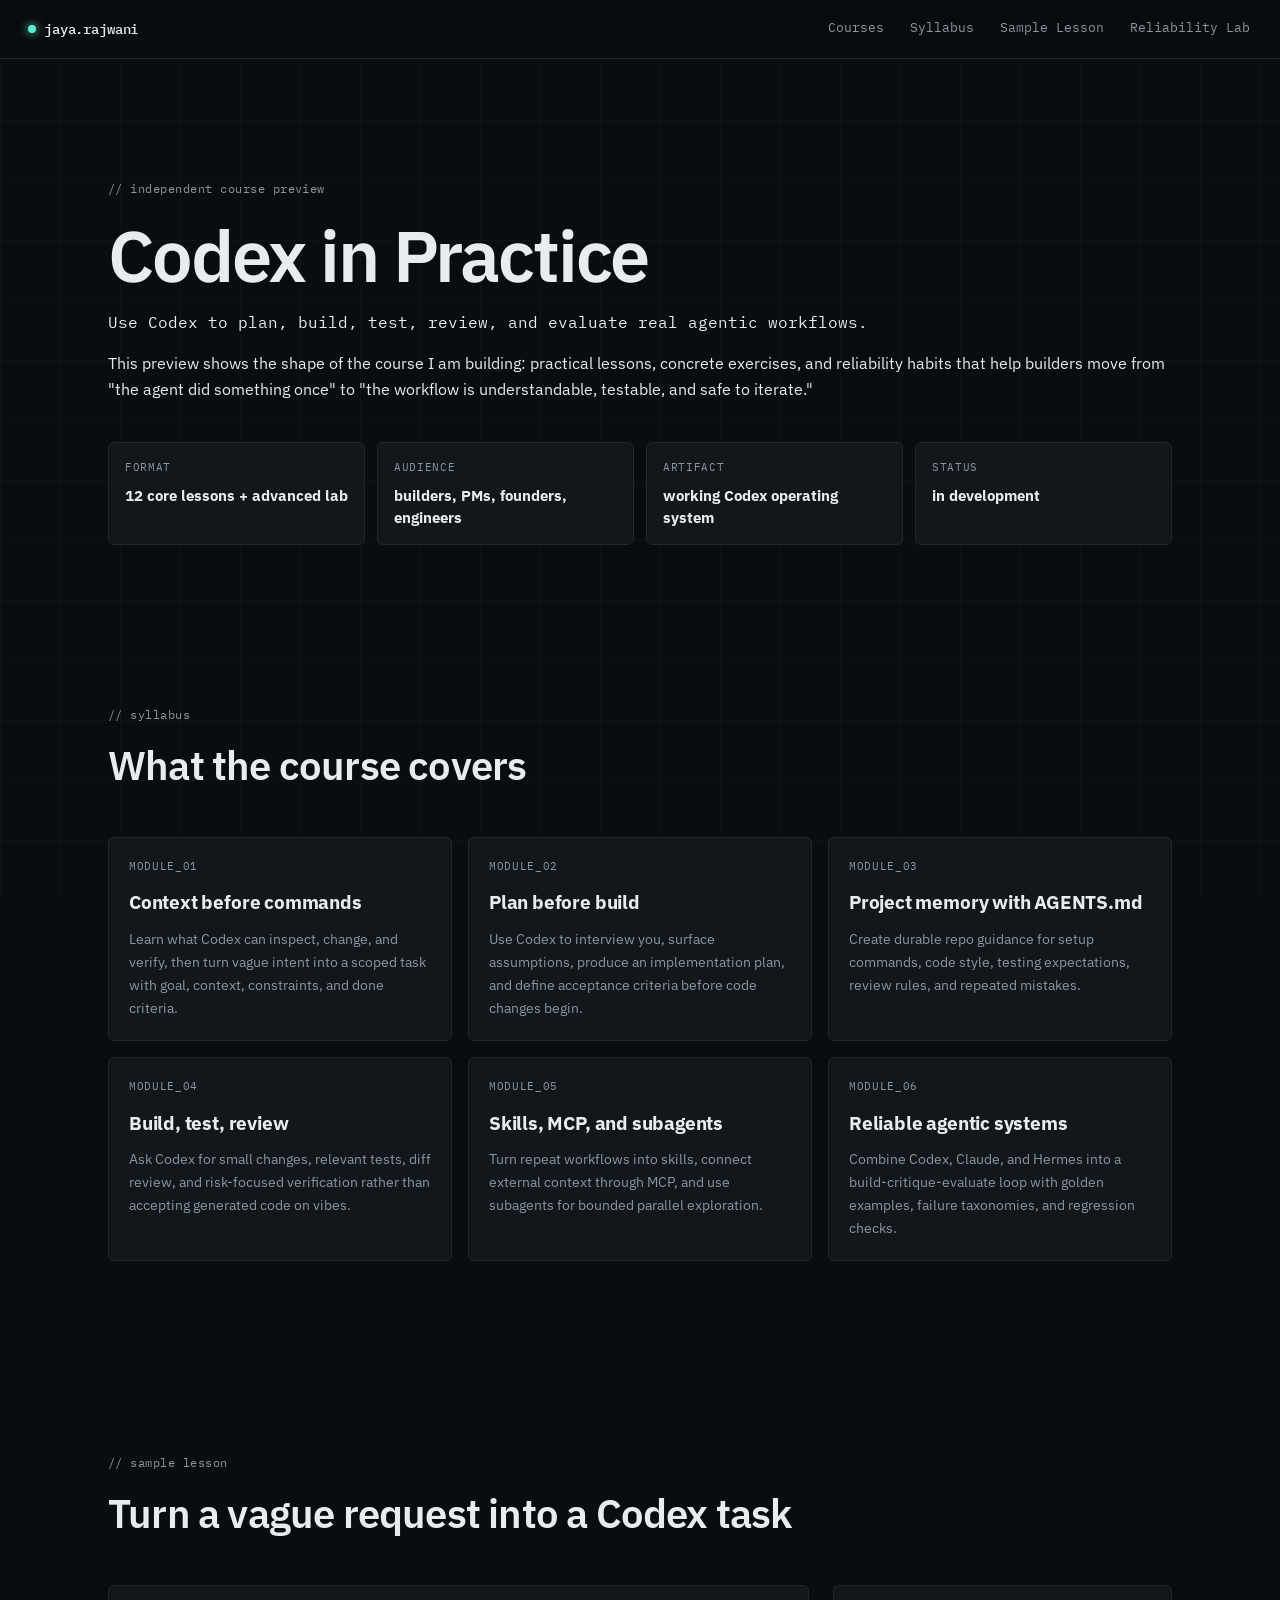
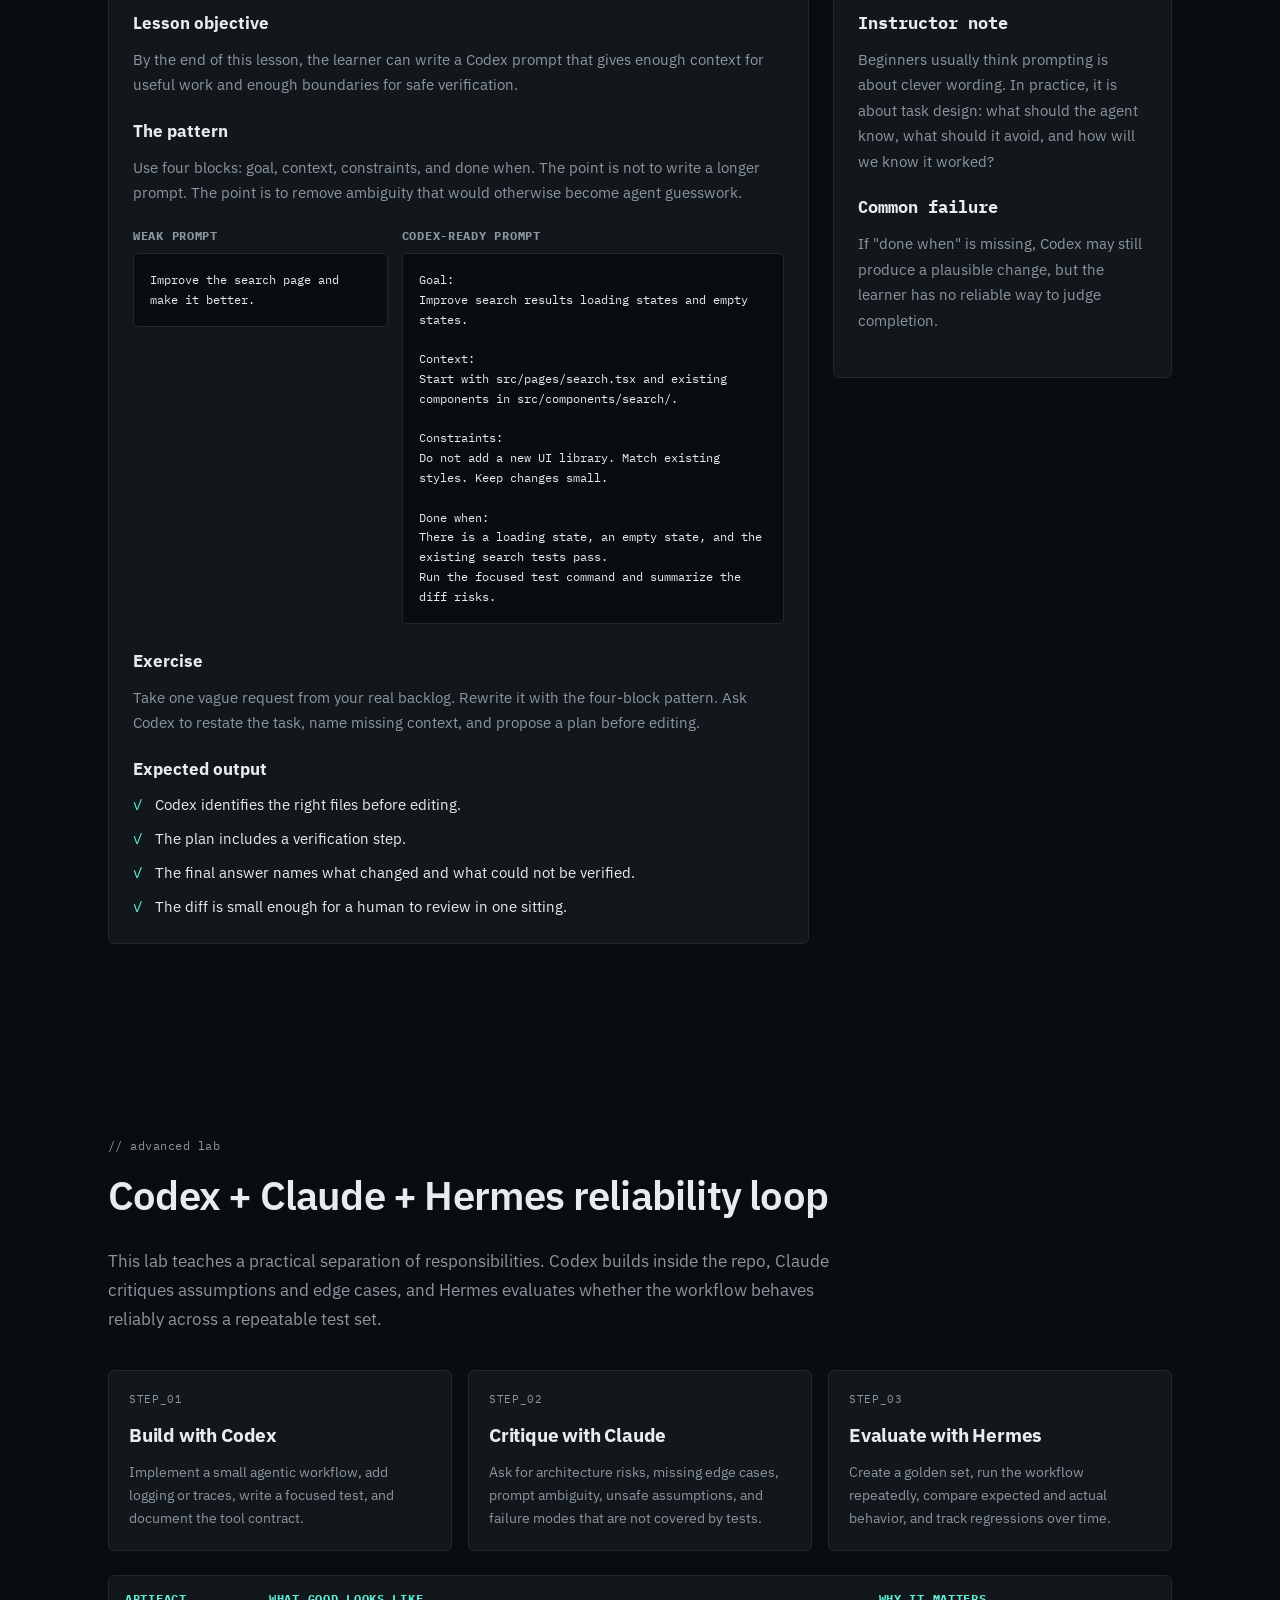
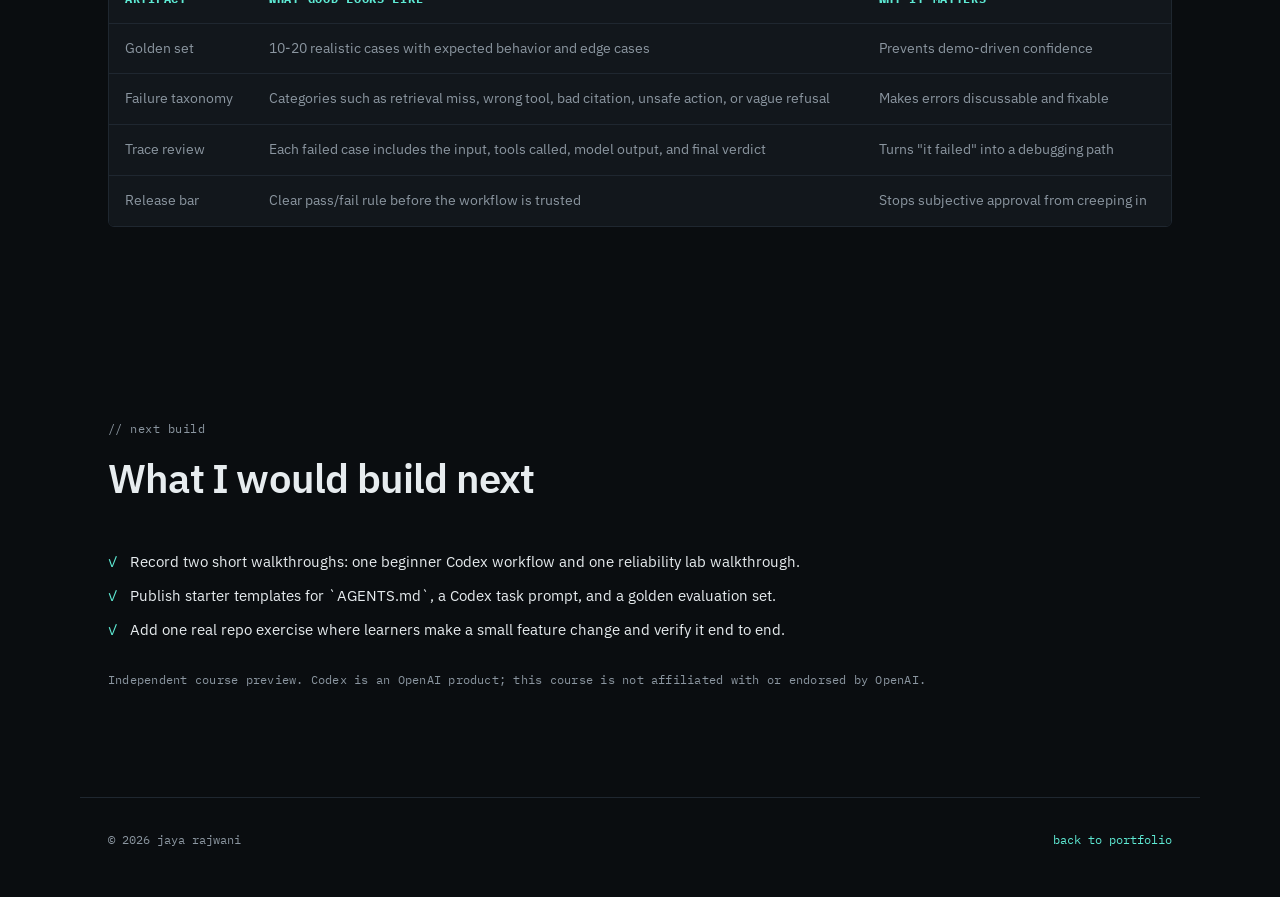
==== codex-in-practice.html @ e9a06007 "Add Codex course preview material" ====
<!doctype html>
<html lang="en">
<head>
  <meta charset="utf-8" />
  <meta name="viewport" content="width=device-width, initial-scale=1" />
  <title>Codex in Practice — Course Preview</title>
  <meta name="description" content="A practical course preview for Codex in Practice: syllabus, sample lesson, and reliability lab for agentic systems." />
  <link rel="icon" type="image/svg+xml" href="favicon.svg" />
  <link rel="preconnect" href="https://fonts.googleapis.com" />
  <link rel="preconnect" href="https://fonts.gstatic.com" crossorigin />
  <link href="https://fonts.googleapis.com/css2?family=IBM+Plex+Mono:wght@400;500;600&family=IBM+Plex+Sans:wght@400;500;600;700&display=swap" rel="stylesheet" />
  <link rel="stylesheet" href="styles.css" />
</head>
<body>
  <a class="skip-link" href="#course-preview">Skip to content</a>

  <header class="nav" role="banner">
    <a href="index.html#home" class="brand mono" aria-label="Jaya Rajwani — home">
      <span class="brand-dot" aria-hidden="true"></span>
      jaya.rajwani
    </a>
    <nav class="nav-links" aria-label="Course navigation">
      <a href="index.html#courses">Courses</a>
      <a href="#syllabus">Syllabus</a>
      <a href="#sample-lesson">Sample Lesson</a>
      <a href="#reliability-lab">Reliability Lab</a>
    </nav>
  </header>

  <main id="course-preview">
    <section class="course-hero">
      <p class="mono muted eyebrow">// independent course preview</p>
      <h1>Codex in Practice</h1>
      <p class="title mono">Use Codex to plan, build, test, review, and evaluate real agentic workflows.</p>
      <p class="positioning">This preview shows the shape of the course I am building: practical lessons, concrete exercises, and reliability habits that help builders move from "the agent did something once" to "the workflow is understandable, testable, and safe to iterate."</p>

      <div class="course-proof-grid">
        <div><span class="mono muted">format</span><strong>12 core lessons + advanced lab</strong></div>
        <div><span class="mono muted">audience</span><strong>builders, PMs, founders, engineers</strong></div>
        <div><span class="mono muted">artifact</span><strong>working Codex operating system</strong></div>
        <div><span class="mono muted">status</span><strong>in development</strong></div>
      </div>
    </section>

    <section id="syllabus" aria-labelledby="syllabus-h">
      <div class="section-head">
        <span class="mono muted section-label">// syllabus</span>
        <h2 id="syllabus-h">What the course covers</h2>
      </div>

      <div class="module-grid">
        <article class="module-card">
          <span class="mono muted">module_01</span>
          <h3>Context before commands</h3>
          <p>Learn what Codex can inspect, change, and verify, then turn vague intent into a scoped task with goal, context, constraints, and done criteria.</p>
        </article>
        <article class="module-card">
          <span class="mono muted">module_02</span>
          <h3>Plan before build</h3>
          <p>Use Codex to interview you, surface assumptions, produce an implementation plan, and define acceptance criteria before code changes begin.</p>
        </article>
        <article class="module-card">
          <span class="mono muted">module_03</span>
          <h3>Project memory with AGENTS.md</h3>
          <p>Create durable repo guidance for setup commands, code style, testing expectations, review rules, and repeated mistakes.</p>
        </article>
        <article class="module-card">
          <span class="mono muted">module_04</span>
          <h3>Build, test, review</h3>
          <p>Ask Codex for small changes, relevant tests, diff review, and risk-focused verification rather than accepting generated code on vibes.</p>
        </article>
        <article class="module-card">
          <span class="mono muted">module_05</span>
          <h3>Skills, MCP, and subagents</h3>
          <p>Turn repeat workflows into skills, connect external context through MCP, and use subagents for bounded parallel exploration.</p>
        </article>
        <article class="module-card">
          <span class="mono muted">module_06</span>
          <h3>Reliable agentic systems</h3>
          <p>Combine Codex, Claude, and Hermes into a build-critique-evaluate loop with golden examples, failure taxonomies, and regression checks.</p>
        </article>
      </div>
    </section>

    <section id="sample-lesson" aria-labelledby="lesson-h">
      <div class="section-head">
        <span class="mono muted section-label">// sample lesson</span>
        <h2 id="lesson-h">Turn a vague request into a Codex task</h2>
      </div>

      <div class="lesson-layout">
        <article class="lesson-main">
          <h3>Lesson objective</h3>
          <p>By the end of this lesson, the learner can write a Codex prompt that gives enough context for useful work and enough boundaries for safe verification.</p>

          <h3>The pattern</h3>
          <p>Use four blocks: goal, context, constraints, and done when. The point is not to write a longer prompt. The point is to remove ambiguity that would otherwise become agent guesswork.</p>

          <div class="prompt-pair">
            <div>
              <h4 class="mono">Weak prompt</h4>
              <pre class="course-pre mono">Improve the search page and make it better.</pre>
            </div>
            <div>
              <h4 class="mono">Codex-ready prompt</h4>
              <pre class="course-pre mono">Goal:
Improve search results loading states and empty states.

Context:
Start with src/pages/search.tsx and existing components in src/components/search/.

Constraints:
Do not add a new UI library. Match existing styles. Keep changes small.

Done when:
There is a loading state, an empty state, and the existing search tests pass.
Run the focused test command and summarize the diff risks.</pre>
            </div>
          </div>

          <h3>Exercise</h3>
          <p>Take one vague request from your real backlog. Rewrite it with the four-block pattern. Ask Codex to restate the task, name missing context, and propose a plan before editing.</p>

          <h3>Expected output</h3>
          <ul class="course-checklist">
            <li>Codex identifies the right files before editing.</li>
            <li>The plan includes a verification step.</li>
            <li>The final answer names what changed and what could not be verified.</li>
            <li>The diff is small enough for a human to review in one sitting.</li>
          </ul>
        </article>

        <aside class="lesson-aside">
          <h3 class="mono">Instructor note</h3>
          <p>Beginners usually think prompting is about clever wording. In practice, it is about task design: what should the agent know, what should it avoid, and how will we know it worked?</p>
          <h3 class="mono">Common failure</h3>
          <p>If "done when" is missing, Codex may still produce a plausible change, but the learner has no reliable way to judge completion.</p>
        </aside>
      </div>
    </section>

    <section id="reliability-lab" aria-labelledby="lab-h">
      <div class="section-head">
        <span class="mono muted section-label">// advanced lab</span>
        <h2 id="lab-h">Codex + Claude + Hermes reliability loop</h2>
      </div>

      <p class="section-intro">This lab teaches a practical separation of responsibilities. Codex builds inside the repo, Claude critiques assumptions and edge cases, and Hermes evaluates whether the workflow behaves reliably across a repeatable test set.</p>

      <div class="lab-grid">
        <article class="module-card">
          <span class="mono muted">step_01</span>
          <h3>Build with Codex</h3>
          <p>Implement a small agentic workflow, add logging or traces, write a focused test, and document the tool contract.</p>
        </article>
        <article class="module-card">
          <span class="mono muted">step_02</span>
          <h3>Critique with Claude</h3>
          <p>Ask for architecture risks, missing edge cases, prompt ambiguity, unsafe assumptions, and failure modes that are not covered by tests.</p>
        </article>
        <article class="module-card">
          <span class="mono muted">step_03</span>
          <h3>Evaluate with Hermes</h3>
          <p>Create a golden set, run the workflow repeatedly, compare expected and actual behavior, and track regressions over time.</p>
        </article>
      </div>

      <div class="course-table-wrap">
        <table class="course-table">
          <thead>
            <tr>
              <th>Artifact</th>
              <th>What good looks like</th>
              <th>Why it matters</th>
            </tr>
          </thead>
          <tbody>
            <tr>
              <td>Golden set</td>
              <td>10-20 realistic cases with expected behavior and edge cases</td>
              <td>Prevents demo-driven confidence</td>
            </tr>
            <tr>
              <td>Failure taxonomy</td>
              <td>Categories such as retrieval miss, wrong tool, bad citation, unsafe action, or vague refusal</td>
              <td>Makes errors discussable and fixable</td>
            </tr>
            <tr>
              <td>Trace review</td>
              <td>Each failed case includes the input, tools called, model output, and final verdict</td>
              <td>Turns "it failed" into a debugging path</td>
            </tr>
            <tr>
              <td>Release bar</td>
              <td>Clear pass/fail rule before the workflow is trusted</td>
              <td>Stops subjective approval from creeping in</td>
            </tr>
          </tbody>
        </table>
      </div>
    </section>

    <section aria-labelledby="next-h">
      <div class="section-head">
        <span class="mono muted section-label">// next build</span>
        <h2 id="next-h">What I would build next</h2>
      </div>

      <ul class="course-checklist wide">
        <li>Record two short walkthroughs: one beginner Codex workflow and one reliability lab walkthrough.</li>
        <li>Publish starter templates for `AGENTS.md`, a Codex task prompt, and a golden evaluation set.</li>
        <li>Add one real repo exercise where learners make a small feature change and verify it end to end.</li>
      </ul>

      <p class="mono muted course-disclaimer">Independent course preview. Codex is an OpenAI product; this course is not affiliated with or endorsed by OpenAI.</p>
    </section>
  </main>

  <footer class="site-foot mono">
    <span>© <span id="year">2026</span> jaya rajwani</span>
    <span><a href="index.html#courses">back to portfolio</a></span>
  </footer>

  <script src="script.js"></script>
</body>
</html>
---- styles.css ----
/* =========================================================
   Jaya Rajwani — Portfolio
   Design tokens per spec §1
   ========================================================= */
:root {
  --ink: #0A0D10;
  --surface: #12171C;
  --surface-2: #171D24;
  --border: #1F2730;
  --border-strong: #2A3541;
  --text-primary: #E7ECEF;
  --text-muted: #8B96A0;
  --signal: #5EEAD4;
  --warn: #F2B84B;
  --live: #5EEAD4;
  --production: #F2B84B;
  --internal: #8B96A0;

  --font-mono: 'IBM Plex Mono', ui-monospace, SFMono-Regular, Menlo, monospace;
  --font-sans: 'IBM Plex Sans', -apple-system, BlinkMacSystemFont, 'Segoe UI', sans-serif;

  --content-max: 1120px;
  --radius: 6px;
  --radius-sm: 4px;
}

* { box-sizing: border-box; }

html { scroll-behavior: smooth; }

body {
  margin: 0;
  background: var(--ink);
  color: var(--text-primary);
  font-family: var(--font-sans);
  font-size: 16px;
  line-height: 1.6;
  -webkit-font-smoothing: antialiased;
  -moz-osx-font-smoothing: grayscale;
}

/* subtle grid backdrop for the dashboard feel */
body::before {
  content: "";
  position: fixed;
  inset: 0;
  background-image:
    linear-gradient(rgba(94, 234, 212, 0.03) 1px, transparent 1px),
    linear-gradient(90deg, rgba(94, 234, 212, 0.03) 1px, transparent 1px);
  background-size: 60px 60px;
  pointer-events: none;
  z-index: 0;
}

a { color: var(--signal); text-decoration: none; }
a:hover { text-decoration: underline; }

.mono { font-family: var(--font-mono); font-variant-ligatures: none; }
.muted { color: var(--text-muted); }

.skip-link {
  position: absolute; left: -9999px;
  background: var(--signal); color: var(--ink);
  padding: 8px 12px; border-radius: var(--radius-sm);
}
.skip-link:focus { left: 12px; top: 12px; z-index: 100; }

/* ---------- Nav ---------- */
.nav {
  position: sticky; top: 0; z-index: 20;
  display: flex; align-items: center; justify-content: space-between;
  gap: 24px;
  padding: 14px 28px;
  background: rgba(10, 13, 16, 0.85);
  backdrop-filter: blur(10px);
  -webkit-backdrop-filter: blur(10px);
  border-bottom: 1px solid var(--border);
}
.brand {
  display: inline-flex; align-items: center; gap: 8px;
  color: var(--text-primary);
  font-size: 14px; font-weight: 500; letter-spacing: -0.01em;
}
.brand:hover { text-decoration: none; color: var(--signal); }
.brand-dot {
  width: 8px; height: 8px; border-radius: 50%;
  background: var(--signal);
  box-shadow: 0 0 8px var(--signal);
  animation: pulse 2.4s ease-in-out infinite;
}
@keyframes pulse {
  0%, 100% { opacity: 1; }
  50% { opacity: 0.35; }
}
@media (prefers-reduced-motion: reduce) {
  .brand-dot { animation: none; }
}
.nav-links {
  display: flex; gap: 22px;
}
.nav-links a {
  color: var(--text-muted);
  font-family: var(--font-mono);
  font-size: 13px;
  padding: 4px 2px;
  border-bottom: 1px solid transparent;
  transition: color 120ms ease, border-color 120ms ease;
}
.nav-links a:hover {
  color: var(--text-primary);
  text-decoration: none;
  border-bottom-color: var(--signal);
}
.nav-social {
  display: flex; gap: 12px; align-items: center;
}
.nav-social a {
  color: var(--text-muted);
  display: inline-flex; padding: 6px;
  border-radius: var(--radius-sm);
  transition: color 120ms ease, background 120ms ease;
}
.nav-social a:hover { color: var(--signal); background: var(--surface); }

@media (max-width: 720px) {
  .nav { padding: 12px 16px; gap: 12px; flex-wrap: wrap; }
  .nav-links { order: 3; width: 100%; justify-content: flex-start; gap: 12px; overflow-x: auto; padding-bottom: 2px; }
  .nav-links a { font-size: 12px; }
}

/* ---------- Layout ---------- */
main { position: relative; z-index: 1; }

section {
  max-width: var(--content-max);
  margin: 0 auto;
  padding: 96px 28px;
  scroll-margin-top: 72px;
}
@media (max-width: 720px) {
  section { padding: 64px 20px; }
}

.section-head { margin-bottom: 40px; }
.section-label { font-size: 12px; letter-spacing: 0.04em; text-transform: lowercase; display: block; margin-bottom: 8px; }
h2 {
  font-size: clamp(28px, 4vw, 40px);
  font-weight: 600;
  letter-spacing: -0.02em;
  margin: 0;
}
.section-intro {
  max-width: 760px;
  margin: -20px 0 36px 0;
  color: var(--text-muted);
  font-size: 17px;
  line-height: 1.7;
}

/* ---------- Hero ---------- */
.hero { padding-top: 120px; padding-bottom: 80px; }
.hero .eyebrow { font-size: 12px; letter-spacing: 0.04em; margin: 0 0 20px 0; }
.hero h1 {
  font-size: clamp(44px, 7vw, 76px);
  font-weight: 600;
  letter-spacing: -0.03em;
  line-height: 1.05;
  margin: 0 0 12px 0;
}
.hero .title {
  font-size: 15px;
  color: var(--signal);
  margin: 0 0 24px 0;
  letter-spacing: -0.01em;
}
.hero .positioning {
  font-size: clamp(18px, 2vw, 22px);
  line-height: 1.55;
  max-width: 780px;
  color: var(--text-primary);
  margin: 0 0 48px 0;
}

/* Status strip */
.status-strip {
  display: flex; flex-wrap: wrap; gap: 10px;
  padding: 16px;
  background: var(--surface);
  border: 1px solid var(--border);
  border-radius: var(--radius);
  position: relative;
}
.status-strip::before {
  content: "// live";
  position: absolute; top: -10px; left: 16px;
  padding: 2px 8px;
  background: var(--ink);
  color: var(--text-muted);
  font-family: var(--font-mono);
  font-size: 11px;
  letter-spacing: 0.04em;
}
.chip {
  display: inline-flex; align-items: center; gap: 8px;
  padding: 8px 12px;
  background: var(--surface-2);
  border: 1px solid var(--border-strong);
  border-radius: var(--radius-sm);
  font-family: var(--font-mono);
  font-size: 12px;
  color: var(--text-primary);
  letter-spacing: 0.02em;
  text-transform: uppercase;
}
.chip .dot {
  width: 6px; height: 6px; border-radius: 50%;
  background: var(--text-muted);
  flex-shrink: 0;
}
.chip .dot-live {
  background: var(--signal);
  box-shadow: 0 0 6px var(--signal);
  animation: pulse 2.4s ease-in-out infinite;
}
@media (prefers-reduced-motion: reduce) {
  .chip .dot-live { animation: none; }
}

/* ---------- About ---------- */
.about-grid {
  display: grid;
  grid-template-columns: 1.15fr 1fr;
  gap: 56px;
}
@media (max-width: 900px) { .about-grid { grid-template-columns: 1fr; gap: 40px; } }

.bio p { margin: 0 0 18px 0; font-size: 17px; }
.subhead {
  font-size: 12px;
  color: var(--text-muted);
  letter-spacing: 0.06em;
  text-transform: uppercase;
  margin: 32px 0 12px 0;
}
.edu { list-style: none; padding: 0; margin: 0; }
.edu li {
  display: flex; flex-direction: column; gap: 2px;
  padding: 12px 0;
  border-top: 1px solid var(--border);
}
.edu li:last-child { border-bottom: 1px solid var(--border); }
.edu-degree { font-weight: 500; }
.edu-school { font-family: var(--font-mono); font-size: 13px; color: var(--text-muted); }

.skills .subhead { margin-top: 0; }
.skill-group { margin-bottom: 20px; }
.skill-cat {
  font-size: 11px;
  letter-spacing: 0.04em;
  margin: 0 0 10px 0;
}
.tags { display: flex; flex-wrap: wrap; gap: 6px; }
.tag {
  display: inline-block;
  padding: 5px 10px;
  background: var(--surface);
  border: 1px solid var(--border);
  border-radius: var(--radius-sm);
  font-family: var(--font-mono);
  font-size: 12px;
  color: var(--text-primary);
  transition: border-color 120ms ease, color 120ms ease;
}
.tag:hover { border-color: var(--signal); color: var(--signal); }

.awards {
  margin-top: 56px;
  padding: 18px 0 20px 0;
  background: var(--surface);
  border: 1px solid var(--border);
  border-radius: var(--radius);
  overflow: hidden;
}
.awards .skill-cat { padding: 0 24px; }
.award-carousel {
  position: relative;
  overflow: hidden;
}
.award-carousel::before,
.award-carousel::after {
  content: "";
  position: absolute;
  top: 0; bottom: 0;
  width: 64px;
  z-index: 2;
  pointer-events: none;
}
.award-carousel::before { left: 0; background: linear-gradient(90deg, var(--surface), transparent); }
.award-carousel::after { right: 0; background: linear-gradient(270deg, var(--surface), transparent); }
.award-track {
  display: flex;
  gap: 12px;
  width: max-content;
  padding: 8px 24px 4px 24px;
  animation: award-marquee 38s linear infinite;
}
.award-carousel:hover .award-track { animation-play-state: paused; }
.award-logo-card {
  display: inline-flex;
  flex-direction: column;
  justify-content: center;
  min-width: 190px;
  min-height: 82px;
  padding: 14px 16px;
  background: var(--surface-2);
  border: 1px solid var(--border-strong);
  border-radius: var(--radius-sm);
}
.award-logo-card strong {
  font-family: var(--font-mono);
  font-size: 14px;
  color: var(--text-primary);
  letter-spacing: 0.04em;
  text-transform: uppercase;
}
.award-logo-card small {
  display: block;
  margin-top: 6px;
  color: var(--text-muted);
  font-size: 12px;
  line-height: 1.35;
}
@keyframes award-marquee {
  from { transform: translateX(0); }
  to { transform: translateX(-50%); }
}
@media (prefers-reduced-motion: reduce) {
  .award-track { animation: none; flex-wrap: wrap; width: auto; }
  .award-track [aria-hidden="true"] { display: none; }
  .award-carousel::before,
  .award-carousel::after { display: none; }
}

/* ---------- Courses ---------- */
.course-grid {
  display: grid;
  grid-template-columns: 1.3fr 1fr;
  gap: 20px;
}
.course-card {
  background: var(--surface);
  border: 1px solid var(--border);
  border-radius: var(--radius);
  padding: 24px;
}
.featured-course {
  grid-row: span 3;
  border-color: rgba(94, 234, 212, 0.35);
}
.course-topline {
  display: flex;
  align-items: center;
  gap: 12px;
  margin-bottom: 16px;
}
.course-card h3 {
  font-size: 24px;
  font-weight: 600;
  letter-spacing: -0.01em;
  margin: 0 0 12px 0;
}
.course-card p {
  margin: 0 0 18px 0;
  color: var(--text-muted);
  font-size: 15px;
  line-height: 1.65;
}
.course-list {
  list-style: none;
  padding: 0;
  margin: 18px 0;
  display: grid;
  gap: 10px;
}
.course-list li {
  position: relative;
  padding-left: 20px;
  color: var(--text-primary);
  font-size: 14px;
  line-height: 1.55;
}
.course-list li::before {
  content: "›";
  position: absolute;
  left: 0;
  color: var(--signal);
  font-family: var(--font-mono);
}
.syllabus-accordion {
  display: grid;
  gap: 8px;
  margin: 20px 0;
}
.syllabus-accordion details {
  background: var(--surface-2);
  border: 1px solid var(--border);
  border-radius: var(--radius-sm);
  overflow: hidden;
}
.syllabus-accordion summary {
  display: flex;
  align-items: center;
  justify-content: space-between;
  gap: 16px;
  padding: 12px 14px;
  cursor: pointer;
  color: var(--text-primary);
  font-size: 14px;
  list-style: none;
}
.syllabus-accordion summary::-webkit-details-marker { display: none; }
.syllabus-accordion summary::before {
  content: "+";
  color: var(--signal);
  font-family: var(--font-mono);
  margin-right: 2px;
}
.syllabus-accordion details[open] summary::before { content: "-"; }
.syllabus-accordion summary span:first-child {
  flex: 1;
}
.syllabus-accordion summary .mono {
  color: var(--text-muted);
  font-size: 12px;
}
.syllabus-accordion ul {
  list-style: none;
  margin: 0;
  padding: 0 14px 14px 34px;
  display: grid;
  gap: 8px;
  border-top: 1px dashed var(--border);
}
.syllabus-accordion li {
  position: relative;
  color: var(--text-muted);
  font-size: 13px;
  line-height: 1.55;
}
.syllabus-accordion li::before {
  content: "›";
  position: absolute;
  left: -16px;
  color: var(--signal);
  font-family: var(--font-mono);
}
.course-card .note {
  margin-bottom: 0;
  font-size: 12px;
  letter-spacing: 0.02em;
}
@media (max-width: 900px) {
  .course-grid { grid-template-columns: 1fr; }
  .featured-course { grid-row: auto; }
}
.course-primary-link { margin-top: 18px; }

/* ---------- Course preview page ---------- */
.course-hero {
  padding-top: 120px;
  padding-bottom: 64px;
}
.course-hero .eyebrow {
  font-size: 12px;
  letter-spacing: 0.04em;
  margin: 0 0 20px 0;
}
.course-hero h1 {
  font-size: clamp(42px, 7vw, 72px);
  font-weight: 600;
  letter-spacing: -0.03em;
  line-height: 1.05;
  margin: 0 0 12px 0;
}
.course-proof-grid {
  display: grid;
  grid-template-columns: repeat(4, 1fr);
  gap: 12px;
  margin-top: 40px;
}
.course-proof-grid div {
  background: var(--surface);
  border: 1px solid var(--border);
  border-radius: var(--radius);
  padding: 16px;
}
.course-proof-grid span {
  display: block;
  font-size: 11px;
  letter-spacing: 0.06em;
  text-transform: uppercase;
  margin-bottom: 8px;
}
.course-proof-grid strong {
  display: block;
  font-size: 15px;
  line-height: 1.45;
}
.module-grid,
.lab-grid {
  display: grid;
  grid-template-columns: repeat(3, 1fr);
  gap: 16px;
}
.module-card {
  background: var(--surface);
  border: 1px solid var(--border);
  border-radius: var(--radius);
  padding: 20px;
}
.module-card > span {
  display: block;
  font-size: 11px;
  letter-spacing: 0.06em;
  text-transform: uppercase;
  margin-bottom: 12px;
}
.module-card h3 {
  margin: 0 0 10px 0;
  font-size: 19px;
  letter-spacing: -0.01em;
}
.module-card p {
  margin: 0;
  color: var(--text-muted);
  font-size: 14px;
  line-height: 1.65;
}
.lesson-layout {
  display: grid;
  grid-template-columns: 1.55fr 0.75fr;
  gap: 24px;
  align-items: start;
}
.lesson-main,
.lesson-aside {
  background: var(--surface);
  border: 1px solid var(--border);
  border-radius: var(--radius);
  padding: 24px;
}
.lesson-main h3,
.lesson-aside h3 {
  margin: 0 0 10px 0;
  font-size: 17px;
}
.lesson-main p,
.lesson-aside p {
  color: var(--text-muted);
  margin: 0 0 20px 0;
  font-size: 15px;
  line-height: 1.7;
}
.prompt-pair {
  display: grid;
  grid-template-columns: 0.8fr 1.2fr;
  gap: 14px;
  margin: 20px 0 24px 0;
}
.prompt-pair h4 {
  margin: 0 0 8px 0;
  color: var(--text-muted);
  font-size: 12px;
  letter-spacing: 0.06em;
  text-transform: uppercase;
}
.course-pre {
  margin: 0;
  padding: 16px;
  background: var(--ink);
  border: 1px solid var(--border);
  border-radius: var(--radius-sm);
  color: var(--text-primary);
  font-size: 12px;
  line-height: 1.65;
  white-space: pre-wrap;
}
.course-checklist {
  list-style: none;
  padding: 0;
  margin: 0;
  display: grid;
  gap: 10px;
}
.course-checklist li {
  position: relative;
  padding-left: 22px;
  color: var(--text-primary);
  font-size: 15px;
  line-height: 1.6;
}
.course-checklist li::before {
  content: "✓";
  position: absolute;
  left: 0;
  color: var(--signal);
  font-family: var(--font-mono);
}
.course-checklist.wide {
  max-width: 820px;
}
.course-table-wrap {
  margin-top: 24px;
  overflow-x: auto;
  border: 1px solid var(--border);
  border-radius: var(--radius);
}
.course-table {
  width: 100%;
  border-collapse: collapse;
  background: var(--surface);
  min-width: 720px;
}
.course-table th,
.course-table td {
  padding: 14px 16px;
  border-bottom: 1px solid var(--border);
  text-align: left;
  vertical-align: top;
  font-size: 14px;
  line-height: 1.55;
}
.course-table th {
  color: var(--signal);
  font-family: var(--font-mono);
  font-size: 12px;
  letter-spacing: 0.06em;
  text-transform: uppercase;
}
.course-table td {
  color: var(--text-muted);
}
.course-table tr:last-child td {
  border-bottom: 0;
}
.course-disclaimer {
  margin-top: 28px;
  font-size: 12px;
  letter-spacing: 0.02em;
}
@media (max-width: 900px) {
  .course-proof-grid,
  .module-grid,
  .lab-grid,
  .lesson-layout,
  .prompt-pair {
    grid-template-columns: 1fr;
  }
}

/* ---------- Work / case cards ---------- */
.work-grid { display: grid; gap: 20px; }

.case {
  background: var(--surface);
  border: 1px solid var(--border);
  border-radius: var(--radius);
  overflow: hidden;
  transition: border-color 160ms ease, transform 160ms ease;
}
.case:hover { border-color: var(--border-strong); }
.case[open] { border-color: var(--signal); }

.case-head { padding: 24px 24px 8px 24px; }
.case-meta {
  display: flex; align-items: center; gap: 12px;
  margin-bottom: 12px;
}
.status-tag {
  display: inline-flex; align-items: center;
  padding: 4px 10px;
  border-radius: 999px;
  font-family: var(--font-mono);
  font-size: 11px;
  letter-spacing: 0.06em;
  font-weight: 500;
}
.status-tag.live       { color: var(--live);       background: rgba(94, 234, 212, 0.09); border: 1px solid rgba(94, 234, 212, 0.28); }
.status-tag.production { color: var(--production); background: rgba(242, 184, 75, 0.08); border: 1px solid rgba(242, 184, 75, 0.28); }
.status-tag.internal   { color: var(--internal);   background: rgba(139, 150, 160, 0.08); border: 1px solid rgba(139, 150, 160, 0.28); }
.case-index { font-size: 11px; letter-spacing: 0.05em; }

.case h3 {
  font-size: 22px;
  font-weight: 600;
  letter-spacing: -0.01em;
  margin: 0 0 10px 0;
}
.hook {
  color: var(--text-muted);
  font-size: 15px;
  margin: 0 0 16px 0;
  line-height: 1.55;
  max-width: 74ch;
}

.case-toggle {
  display: inline-flex; align-items: center;
  margin: 0 24px 20px 24px;
  padding: 8px 14px;
  background: transparent;
  color: var(--text-muted);
  border: 1px solid var(--border);
  border-radius: var(--radius-sm);
  font-size: 12px;
  letter-spacing: 0.04em;
  cursor: pointer;
  transition: color 120ms ease, border-color 120ms ease, background 120ms ease;
}
.case-toggle:hover { color: var(--signal); border-color: var(--signal); background: rgba(94, 234, 212, 0.05); }
.case-toggle[aria-expanded="true"] { color: var(--signal); border-color: var(--signal); }

.case-body {
  padding: 8px 24px 28px 24px;
  border-top: 1px dashed var(--border-strong);
  margin: 0 0 0 0;
  animation: expand 220ms ease;
}
@keyframes expand {
  from { opacity: 0; transform: translateY(-4px); }
  to   { opacity: 1; transform: translateY(0); }
}
@media (prefers-reduced-motion: reduce) {
  .case-body { animation: none; }
}
.cb-row { margin-top: 20px; }
.cb-row h4 {
  font-size: 11px;
  color: var(--text-muted);
  letter-spacing: 0.08em;
  text-transform: uppercase;
  margin: 0 0 6px 0;
}
.cb-row p { margin: 0; font-size: 15px; line-height: 1.65; }
.cb-row .note { font-size: 12px; letter-spacing: 0.02em; }

.link-row { display: flex; gap: 10px; flex-wrap: wrap; }

.ext-btn {
  display: inline-flex; align-items: center;
  padding: 8px 14px;
  background: var(--signal);
  color: var(--ink) !important;
  border-radius: var(--radius-sm);
  font-size: 12px;
  letter-spacing: 0.04em;
  font-weight: 500;
  transition: filter 120ms ease, transform 120ms ease;
}
.ext-btn:hover { text-decoration: none; filter: brightness(1.08); transform: translateY(-1px); }
.ext-btn.ghost {
  background: transparent;
  color: var(--signal) !important;
  border: 1px solid var(--signal);
}
.ext-btn.ghost:hover { background: rgba(94, 234, 212, 0.08); }

/* ---------- Talks / logs ---------- */
.log-groups { display: grid; gap: 40px; }
.log-group-title {
  font-size: 13px;
  color: var(--signal);
  letter-spacing: 0.04em;
  margin: 0 0 16px 0;
}
.log-list { list-style: none; padding: 0; margin: 0; }
.log-list > li {
  display: grid;
  grid-template-columns: 24px 1fr;
  gap: 8px;
  padding: 12px 0;
  border-top: 1px solid var(--border);
  font-size: 15px;
  line-height: 1.6;
}
.log-list > li:last-child { border-bottom: 1px solid var(--border); }
.log-mark { color: var(--signal); user-select: none; }
.log-body a { color: var(--text-primary); border-bottom: 1px solid var(--border-strong); }
.log-body a:hover { color: var(--signal); border-bottom-color: var(--signal); text-decoration: none; }

.log-sublist {
  list-style: none;
  padding: 8px 0 0 0;
  margin: 8px 0 0 0;
  display: grid;
  grid-template-columns: repeat(auto-fill, minmax(240px, 1fr));
  gap: 4px 16px;
  border-top: 1px dashed var(--border);
  font-size: 14px;
}
.log-sublist li::before {
  content: "· ";
  color: var(--text-muted);
  font-family: var(--font-mono);
}
.log-sublist a { color: var(--text-muted); }
.log-sublist a:hover { color: var(--signal); }

/* ---------- Embeds (YouTube + iframe apps) ---------- */
.embed-figure { margin: 0 0 28px 0; }
.embed-16x9 {
  position: relative;
  width: 100%;
  aspect-ratio: 16 / 9;
  border: 1px solid var(--border);
  border-radius: var(--radius);
  overflow: hidden;
  background: var(--surface);
}
.embed-16x9 iframe {
  position: absolute; inset: 0;
  width: 100%; height: 100%;
  border: 0;
}
.embed-cap {
  display: block;
  margin-top: 8px;
  font-size: 12px;
  letter-spacing: 0.02em;
}

.embed-img-link {
  display: block;
  border: 1px solid var(--border);
  border-radius: var(--radius);
  overflow: hidden;
  background: var(--surface);
  transition: border-color 160ms ease;
}
.embed-img-link:hover { border-color: var(--signal); }
.embed-img {
  display: block;
  width: 100%;
  height: auto;
  max-height: 520px;
  object-fit: cover;
}

.embed-app {
  position: relative;
  width: 100%;
  height: 520px;
  border: 1px solid var(--border);
  border-radius: var(--radius);
  overflow: hidden;
  background: var(--surface);
}
.embed-app iframe {
  position: absolute; inset: 0;
  width: 100%; height: 100%;
  border: 0;
  background: #fff; /* app is a light-themed page */
}
.embed-fallback {
  position: absolute; inset: 0;
  display: flex; flex-direction: column; align-items: center; justify-content: center;
  gap: 12px;
  padding: 20px; text-align: center;
  background: var(--surface);
  z-index: 0; /* iframe sits above at z-index auto; if iframe fails to render, this shows */
}
.embed-app iframe { z-index: 1; }
@media (max-width: 720px) {
  .embed-app { height: 420px; }
}

/* ---------- Contact / terminal ---------- */
.terminal {
  background: var(--surface);
  border: 1px solid var(--border);
  border-radius: var(--radius);
  padding: 22px 24px;
  font-size: 14px;
  line-height: 1.8;
  color: var(--text-primary);
  overflow-x: auto;
  white-space: pre;
  margin: 0 0 24px 0;
}
.tprompt { color: var(--signal); margin-right: 6px; }
.tflag { color: var(--warn); }

.contact-buttons { display: flex; gap: 10px; flex-wrap: wrap; }

/* ---------- Footer ---------- */
.site-foot {
  max-width: var(--content-max);
  margin: 0 auto;
  padding: 32px 28px 48px 28px;
  display: flex; justify-content: space-between; align-items: center;
  gap: 16px;
  border-top: 1px solid var(--border);
  color: var(--text-muted);
  font-size: 12px;
  position: relative; z-index: 1;
}
@media (max-width: 500px) {
  .site-foot { flex-direction: column; align-items: flex-start; }
}

/* Selection */
::selection { background: var(--signal); color: var(--ink); }
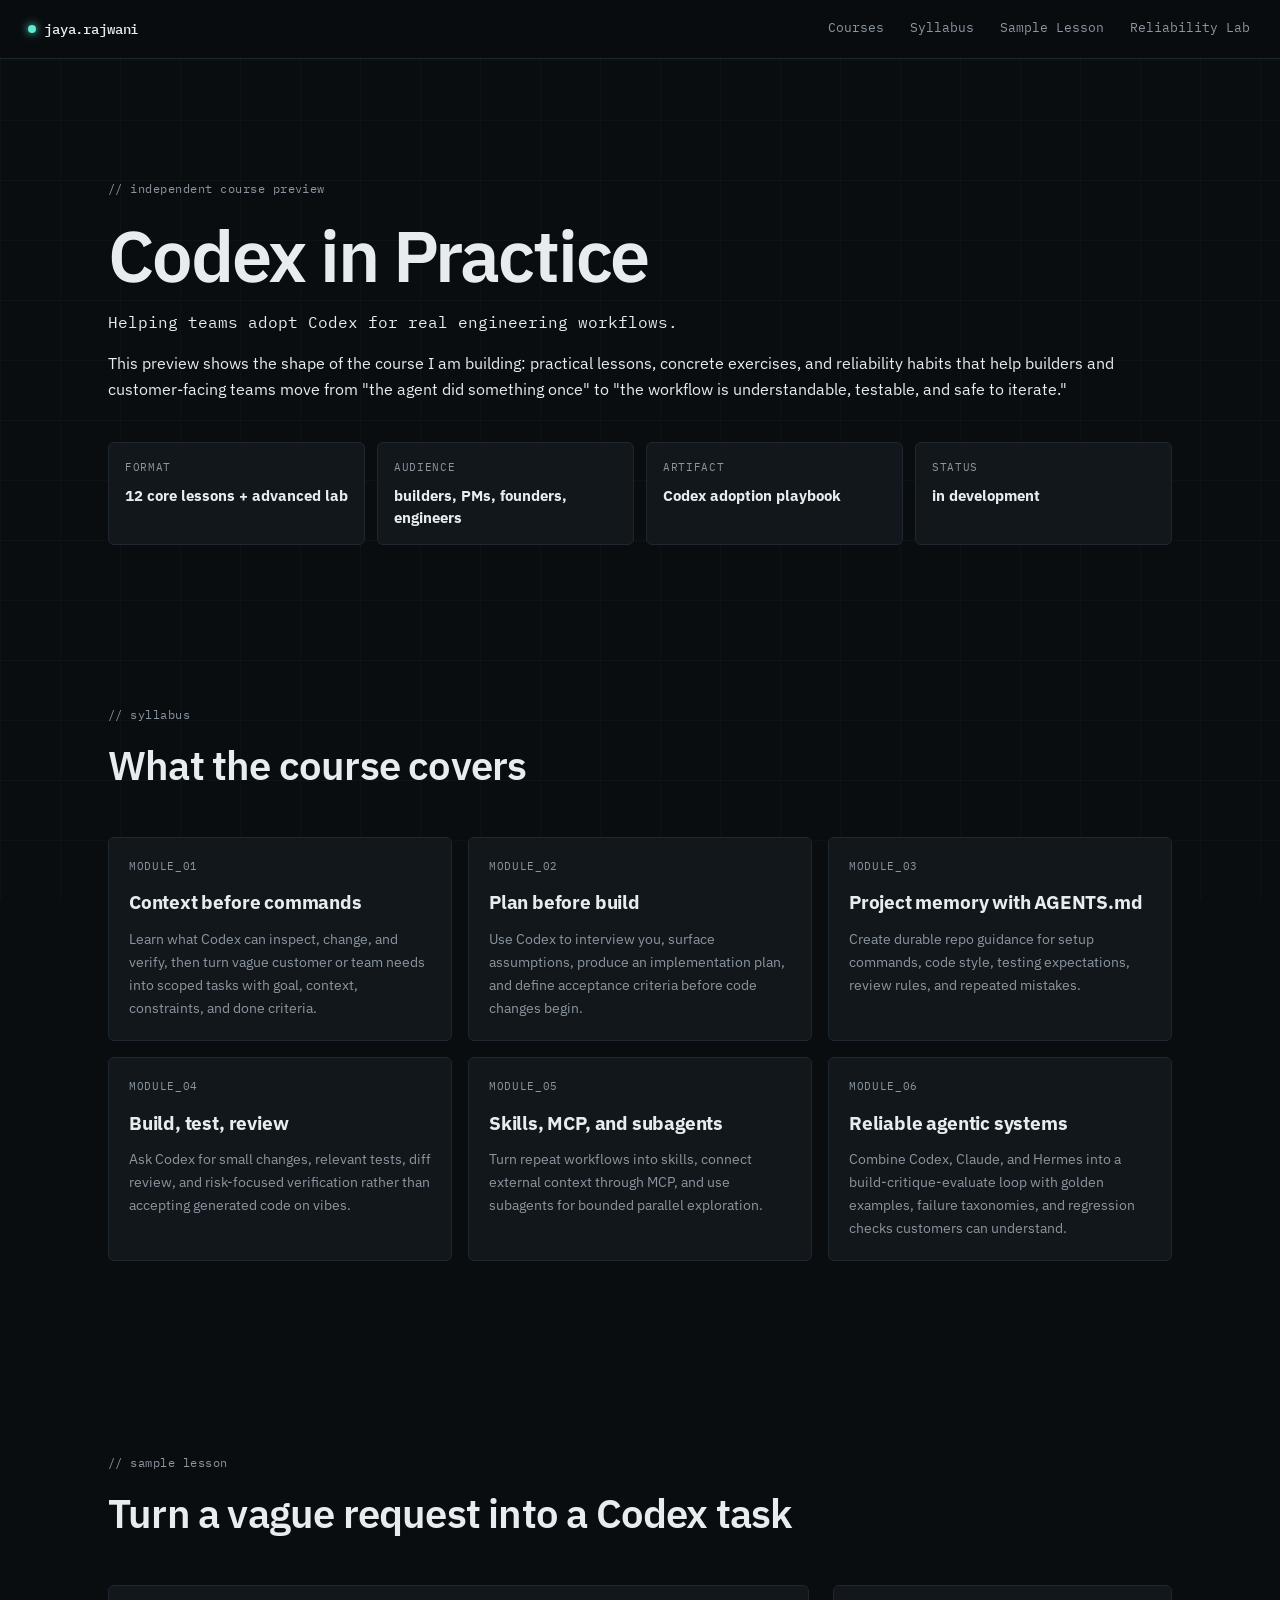
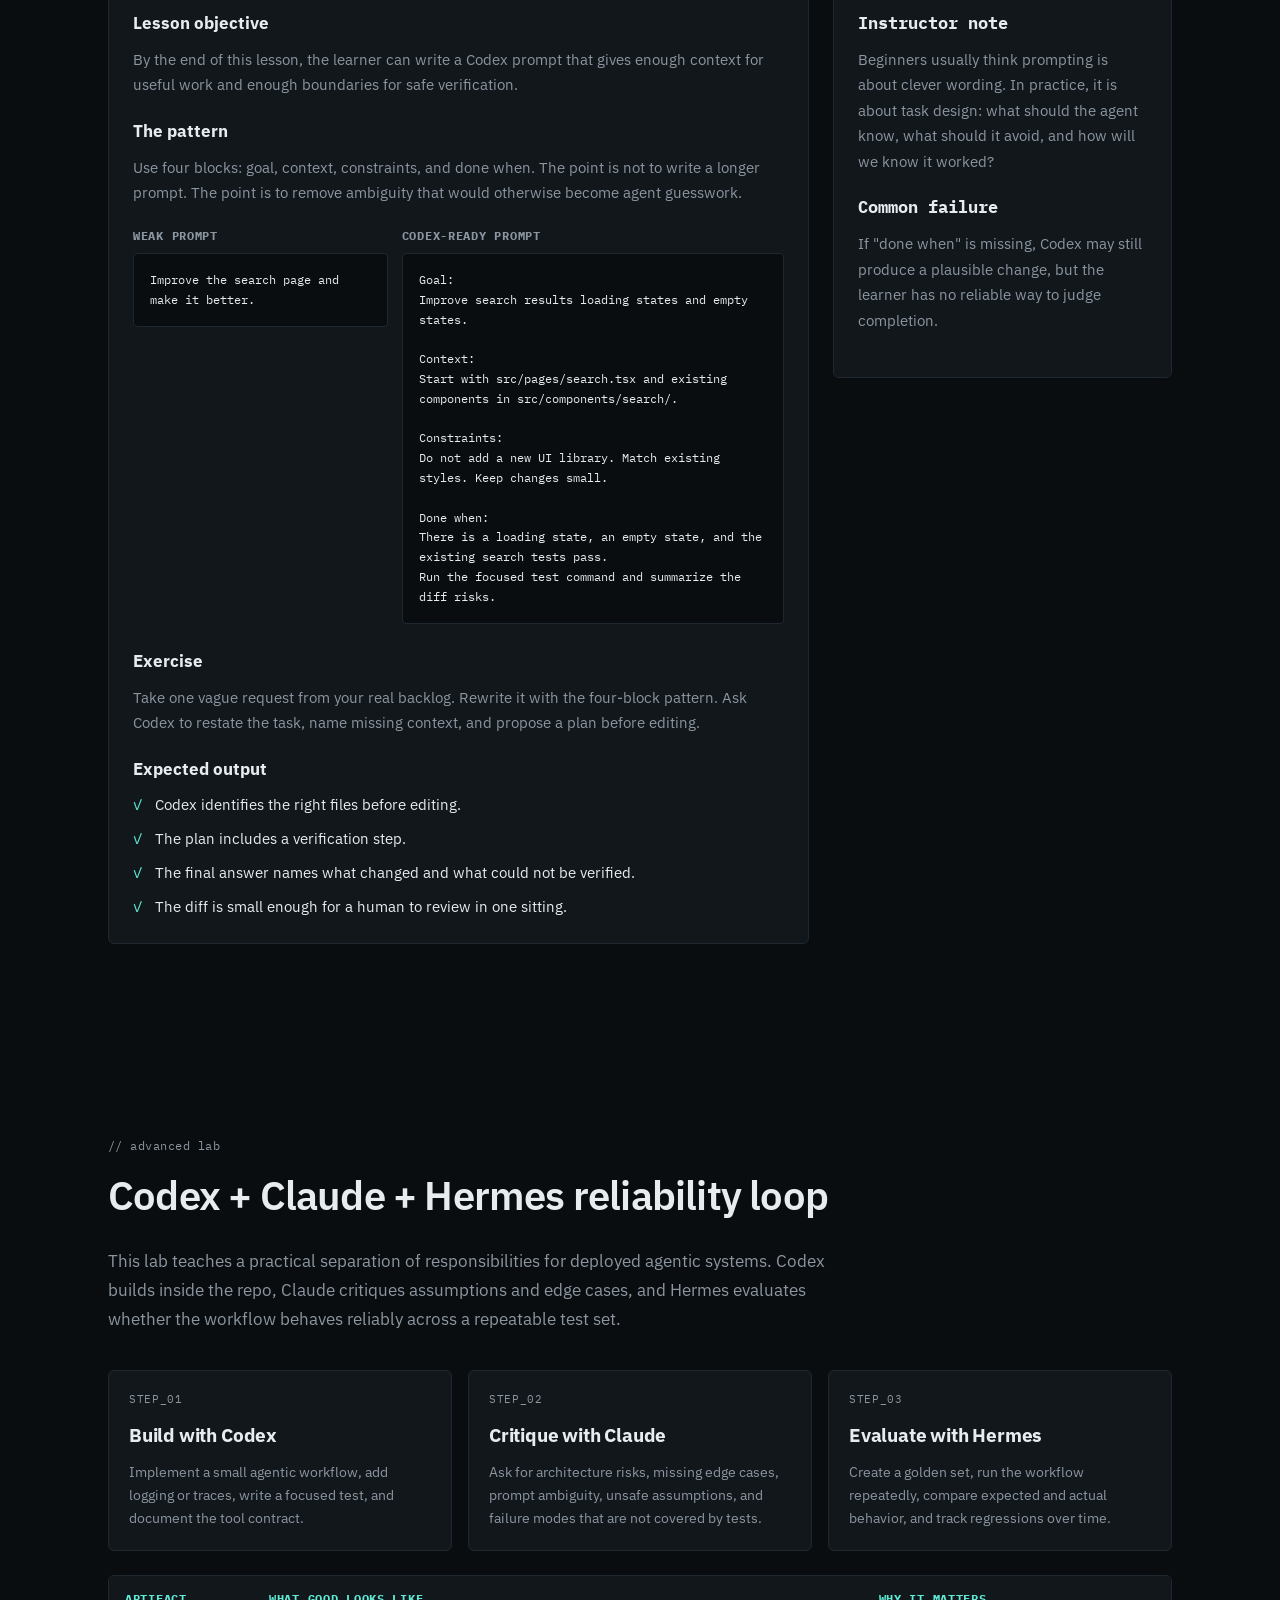
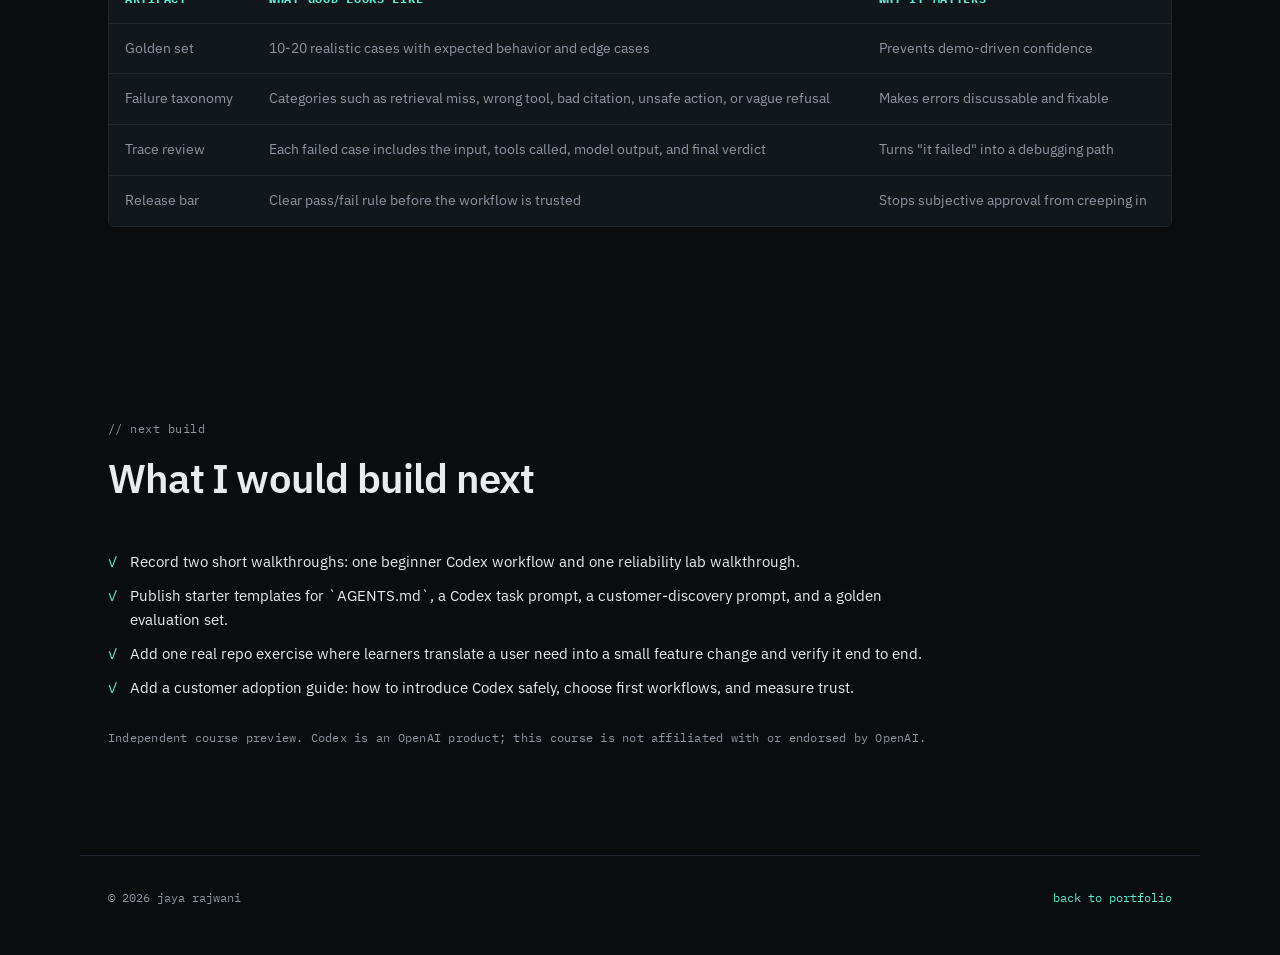
==== commit c8262c97: "Refine portfolio course adoption story" ====
--- a/codex-in-practice.html
+++ b/codex-in-practice.html
@@ -4,7 +4,7 @@
   <meta charset="utf-8" />
   <meta name="viewport" content="width=device-width, initial-scale=1" />
   <title>Codex in Practice — Course Preview</title>
-  <meta name="description" content="A practical course preview for Codex in Practice: syllabus, sample lesson, and reliability lab for agentic systems." />
+  <meta name="description" content="A practical course preview for Codex in Practice: helping teams adopt Codex through syllabus, sample lesson, and reliability lab for agentic systems." />
   <link rel="icon" type="image/svg+xml" href="favicon.svg" />
   <link rel="preconnect" href="https://fonts.googleapis.com" />
   <link rel="preconnect" href="https://fonts.gstatic.com" crossorigin />
@@ -31,13 +31,13 @@
     <section class="course-hero">
       <p class="mono muted eyebrow">// independent course preview</p>
       <h1>Codex in Practice</h1>
-      <p class="title mono">Use Codex to plan, build, test, review, and evaluate real agentic workflows.</p>
-      <p class="positioning">This preview shows the shape of the course I am building: practical lessons, concrete exercises, and reliability habits that help builders move from "the agent did something once" to "the workflow is understandable, testable, and safe to iterate."</p>
+      <p class="title mono">Helping teams adopt Codex for real engineering workflows.</p>
+      <p class="positioning">This preview shows the shape of the course I am building: practical lessons, concrete exercises, and reliability habits that help builders and customer-facing teams move from "the agent did something once" to "the workflow is understandable, testable, and safe to iterate."</p>
 
       <div class="course-proof-grid">
         <div><span class="mono muted">format</span><strong>12 core lessons + advanced lab</strong></div>
         <div><span class="mono muted">audience</span><strong>builders, PMs, founders, engineers</strong></div>
-        <div><span class="mono muted">artifact</span><strong>working Codex operating system</strong></div>
+        <div><span class="mono muted">artifact</span><strong>Codex adoption playbook</strong></div>
         <div><span class="mono muted">status</span><strong>in development</strong></div>
       </div>
     </section>
@@ -52,7 +52,7 @@
         <article class="module-card">
           <span class="mono muted">module_01</span>
           <h3>Context before commands</h3>
-          <p>Learn what Codex can inspect, change, and verify, then turn vague intent into a scoped task with goal, context, constraints, and done criteria.</p>
+          <p>Learn what Codex can inspect, change, and verify, then turn vague customer or team needs into scoped tasks with goal, context, constraints, and done criteria.</p>
         </article>
         <article class="module-card">
           <span class="mono muted">module_02</span>
@@ -77,7 +77,7 @@
         <article class="module-card">
           <span class="mono muted">module_06</span>
           <h3>Reliable agentic systems</h3>
-          <p>Combine Codex, Claude, and Hermes into a build-critique-evaluate loop with golden examples, failure taxonomies, and regression checks.</p>
+          <p>Combine Codex, Claude, and Hermes into a build-critique-evaluate loop with golden examples, failure taxonomies, and regression checks customers can understand.</p>
         </article>
       </div>
     </section>
@@ -145,7 +145,7 @@
         <h2 id="lab-h">Codex + Claude + Hermes reliability loop</h2>
       </div>
 
-      <p class="section-intro">This lab teaches a practical separation of responsibilities. Codex builds inside the repo, Claude critiques assumptions and edge cases, and Hermes evaluates whether the workflow behaves reliably across a repeatable test set.</p>
+      <p class="section-intro">This lab teaches a practical separation of responsibilities for deployed agentic systems. Codex builds inside the repo, Claude critiques assumptions and edge cases, and Hermes evaluates whether the workflow behaves reliably across a repeatable test set.</p>
 
       <div class="lab-grid">
         <article class="module-card">
@@ -208,8 +208,9 @@
 
       <ul class="course-checklist wide">
         <li>Record two short walkthroughs: one beginner Codex workflow and one reliability lab walkthrough.</li>
-        <li>Publish starter templates for `AGENTS.md`, a Codex task prompt, and a golden evaluation set.</li>
-        <li>Add one real repo exercise where learners make a small feature change and verify it end to end.</li>
+        <li>Publish starter templates for `AGENTS.md`, a Codex task prompt, a customer-discovery prompt, and a golden evaluation set.</li>
+        <li>Add one real repo exercise where learners translate a user need into a small feature change and verify it end to end.</li>
+        <li>Add a customer adoption guide: how to introduce Codex safely, choose first workflows, and measure trust.</li>
       </ul>
 
       <p class="mono muted course-disclaimer">Independent course preview. Codex is an OpenAI product; this course is not affiliated with or endorsed by OpenAI.</p>
--- a/styles.css
+++ b/styles.css
@@ -344,8 +344,9 @@
 /* ---------- Courses ---------- */
 .course-grid {
   display: grid;
-  grid-template-columns: 1.3fr 1fr;
+  grid-template-columns: repeat(2, minmax(0, 1fr));
   gap: 20px;
+  align-items: stretch;
 }
 .course-card {
   background: var(--surface);
@@ -354,7 +355,6 @@
   padding: 24px;
 }
 .featured-course {
-  grid-row: span 3;
   border-color: rgba(94, 234, 212, 0.35);
 }
 .course-topline {
@@ -660,6 +660,13 @@
 
 /* ---------- Work / case cards ---------- */
 .work-grid { display: grid; gap: 20px; }
+.case[data-case="vantage"] { order: 1; }
+.case[data-case="retail"] { order: 2; }
+.case[data-case="transconomy"] { order: 3; }
+.case[data-case="lens"] { order: 4; }
+.case[data-case="fhwa"] { order: 5; }
+.case[data-case="motive"] { order: 6; }
+.case[data-case="farmdar"] { order: 7; }
 
 .case {
   background: var(--surface);
@@ -767,6 +774,50 @@
 
 /* ---------- Talks / logs ---------- */
 .log-groups { display: grid; gap: 40px; }
+.public-grid {
+  display: grid;
+  grid-template-columns: repeat(2, minmax(0, 1fr));
+  gap: 18px;
+}
+.public-card {
+  background: var(--surface);
+  border: 1px solid var(--border);
+  border-radius: var(--radius);
+  padding: 22px;
+}
+.public-card.wide-card {
+  grid-column: 1 / -1;
+}
+.public-card p {
+  margin: 0 0 18px 0;
+  color: var(--text-muted);
+  font-size: 15px;
+  line-height: 1.65;
+}
+.public-links {
+  display: flex;
+  flex-wrap: wrap;
+  gap: 8px;
+}
+.public-links a {
+  display: inline-flex;
+  padding: 6px 10px;
+  border: 1px solid var(--border-strong);
+  border-radius: var(--radius-sm);
+  color: var(--text-primary);
+  font-family: var(--font-mono);
+  font-size: 12px;
+  letter-spacing: 0.02em;
+}
+.public-links a:hover {
+  color: var(--signal);
+  border-color: var(--signal);
+  text-decoration: none;
+}
+@media (max-width: 800px) {
+  .public-grid { grid-template-columns: 1fr; }
+  .public-card.wide-card { grid-column: auto; }
+}
 .log-group-title {
   font-size: 13px;
   color: var(--signal);
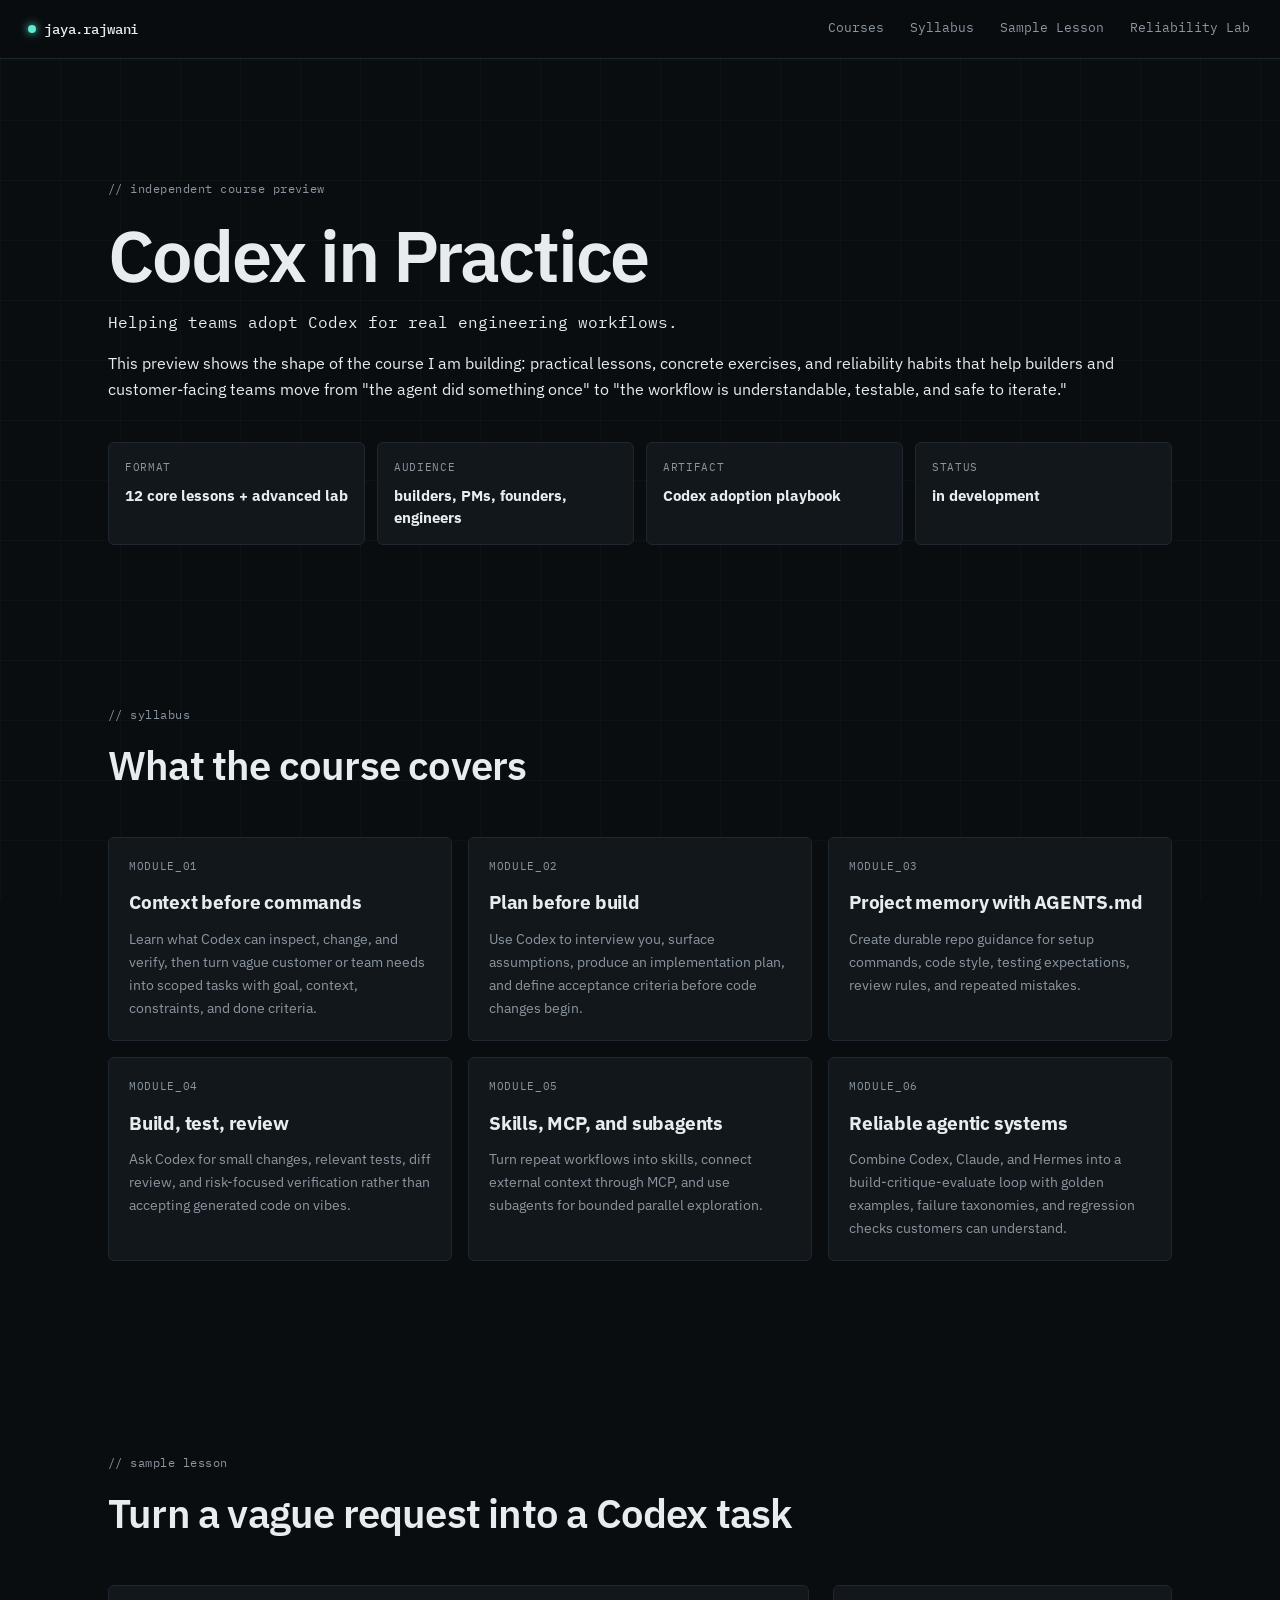
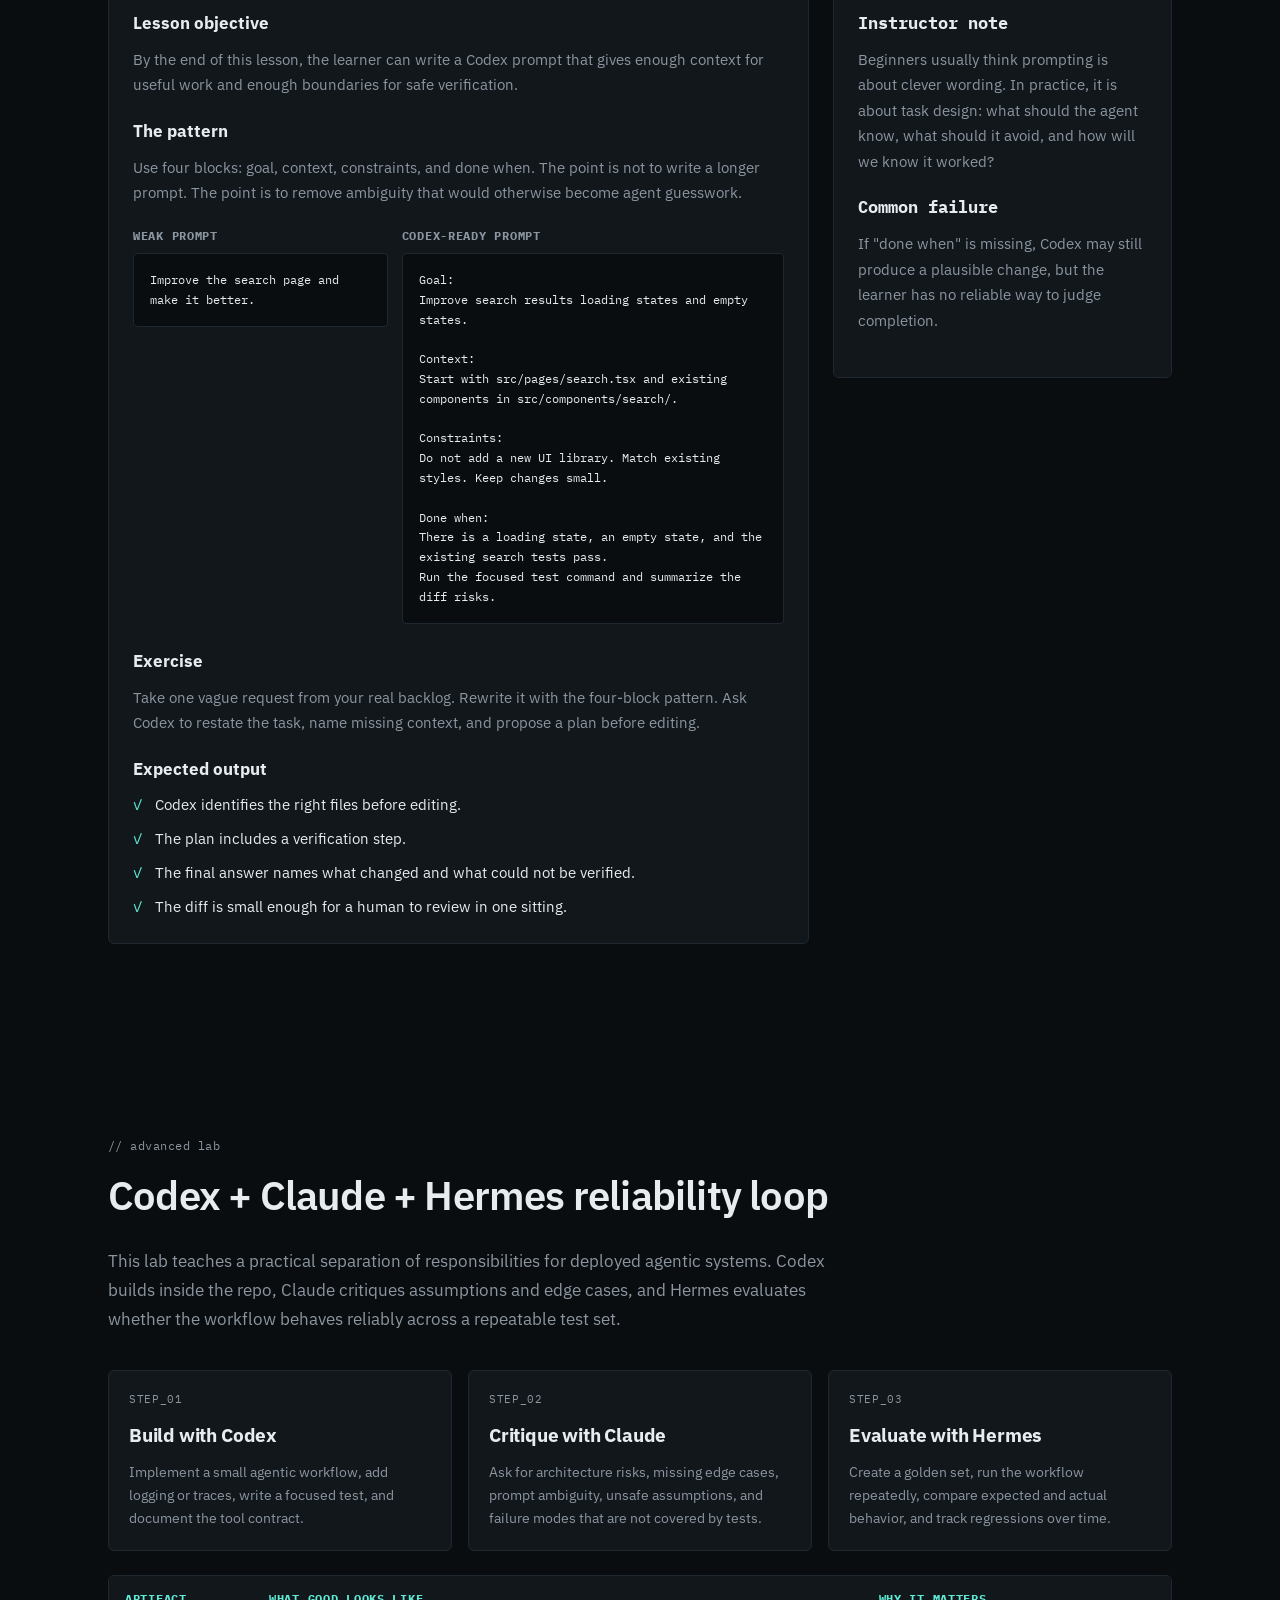
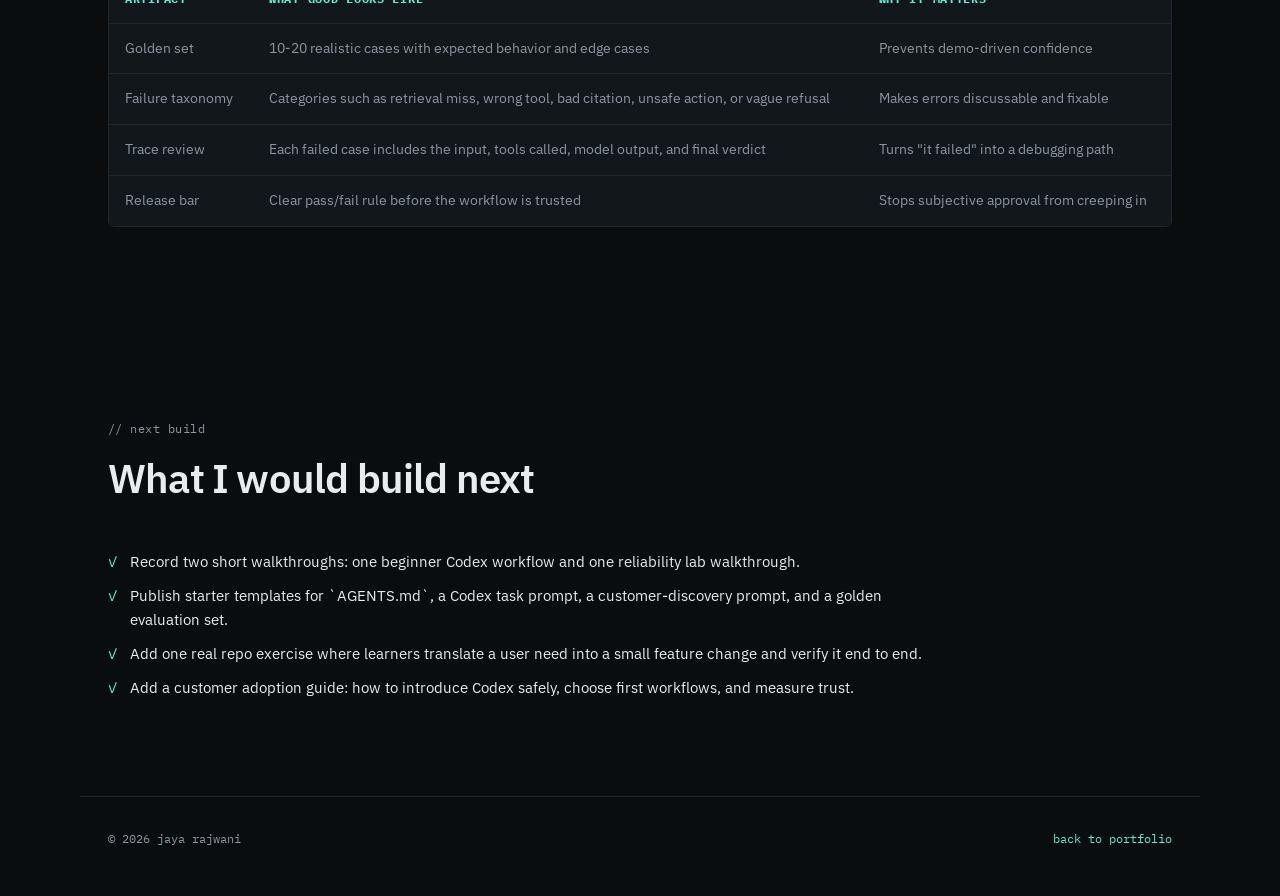
==== commit 9b3aa162: "Refine portfolio positioning and mobile skills" ====
--- a/codex-in-practice.html
+++ b/codex-in-practice.html
@@ -3,7 +3,7 @@
 <head>
   <meta charset="utf-8" />
   <meta name="viewport" content="width=device-width, initial-scale=1" />
-  <title>Codex in Practice — Course Preview</title>
+  <title>Codex in Practice | Course Preview</title>
   <meta name="description" content="A practical course preview for Codex in Practice: helping teams adopt Codex through syllabus, sample lesson, and reliability lab for agentic systems." />
   <link rel="icon" type="image/svg+xml" href="favicon.svg" />
   <link rel="preconnect" href="https://fonts.googleapis.com" />
@@ -15,7 +15,7 @@
   <a class="skip-link" href="#course-preview">Skip to content</a>
 
   <header class="nav" role="banner">
-    <a href="index.html#home" class="brand mono" aria-label="Jaya Rajwani — home">
+    <a href="index.html#home" class="brand mono" aria-label="Jaya Rajwani home">
       <span class="brand-dot" aria-hidden="true"></span>
       jaya.rajwani
     </a>
@@ -213,7 +213,6 @@
         <li>Add a customer adoption guide: how to introduce Codex safely, choose first workflows, and measure trust.</li>
       </ul>
 
-      <p class="mono muted course-disclaimer">Independent course preview. Codex is an OpenAI product; this course is not affiliated with or endorsed by OpenAI.</p>
     </section>
   </main>
 
--- a/styles.css
+++ b/styles.css
@@ -1,5 +1,5 @@
 /* =========================================================
-   Jaya Rajwani — Portfolio
+   Jaya Rajwani Portfolio
    Design tokens per spec §1
    ========================================================= */
 :root {
@@ -253,6 +253,12 @@
 .edu-school { font-family: var(--font-mono); font-size: 13px; color: var(--text-muted); }
 
 .skills .subhead { margin-top: 0; }
+.skills-summary {
+  cursor: default;
+  list-style: none;
+}
+.skills-summary::-webkit-details-marker { display: none; }
+.skills-summary::marker { content: ""; }
 .skill-group { margin-bottom: 20px; }
 .skill-cat {
   font-size: 11px;
@@ -272,6 +278,40 @@
   transition: border-color 120ms ease, color 120ms ease;
 }
 .tag:hover { border-color: var(--signal); color: var(--signal); }
+
+@media (max-width: 700px) {
+  .skills {
+    background: var(--surface);
+    border: 1px solid var(--border);
+    border-radius: var(--radius);
+    padding: 16px;
+  }
+  .skills-summary {
+    display: flex;
+    align-items: center;
+    justify-content: space-between;
+    gap: 12px;
+    cursor: pointer;
+    margin: 0;
+  }
+  .skills-summary::after {
+    content: "show";
+    color: var(--signal);
+    font-size: 11px;
+    letter-spacing: 0.04em;
+  }
+  .skills[open] .skills-summary {
+    margin-bottom: 16px;
+  }
+  .skills[open] .skills-summary::after {
+    content: "hide";
+  }
+  .skill-group { margin-bottom: 16px; }
+  .tag {
+    font-size: 11px;
+    padding: 5px 8px;
+  }
+}
 
 .awards {
   margin-top: 56px;
@@ -353,6 +393,8 @@
   border: 1px solid var(--border);
   border-radius: var(--radius);
   padding: 24px;
+  display: flex;
+  flex-direction: column;
 }
 .featured-course {
   border-color: rgba(94, 234, 212, 0.35);
@@ -463,7 +505,8 @@
   .course-grid { grid-template-columns: 1fr; }
   .featured-course { grid-row: auto; }
 }
-.course-primary-link { margin-top: 18px; }
+.course-card > .ext-btn { margin-top: auto; align-self: flex-start; }
+.course-primary-link { margin-top: auto; }
 
 /* ---------- Course preview page ---------- */
 .course-hero {
